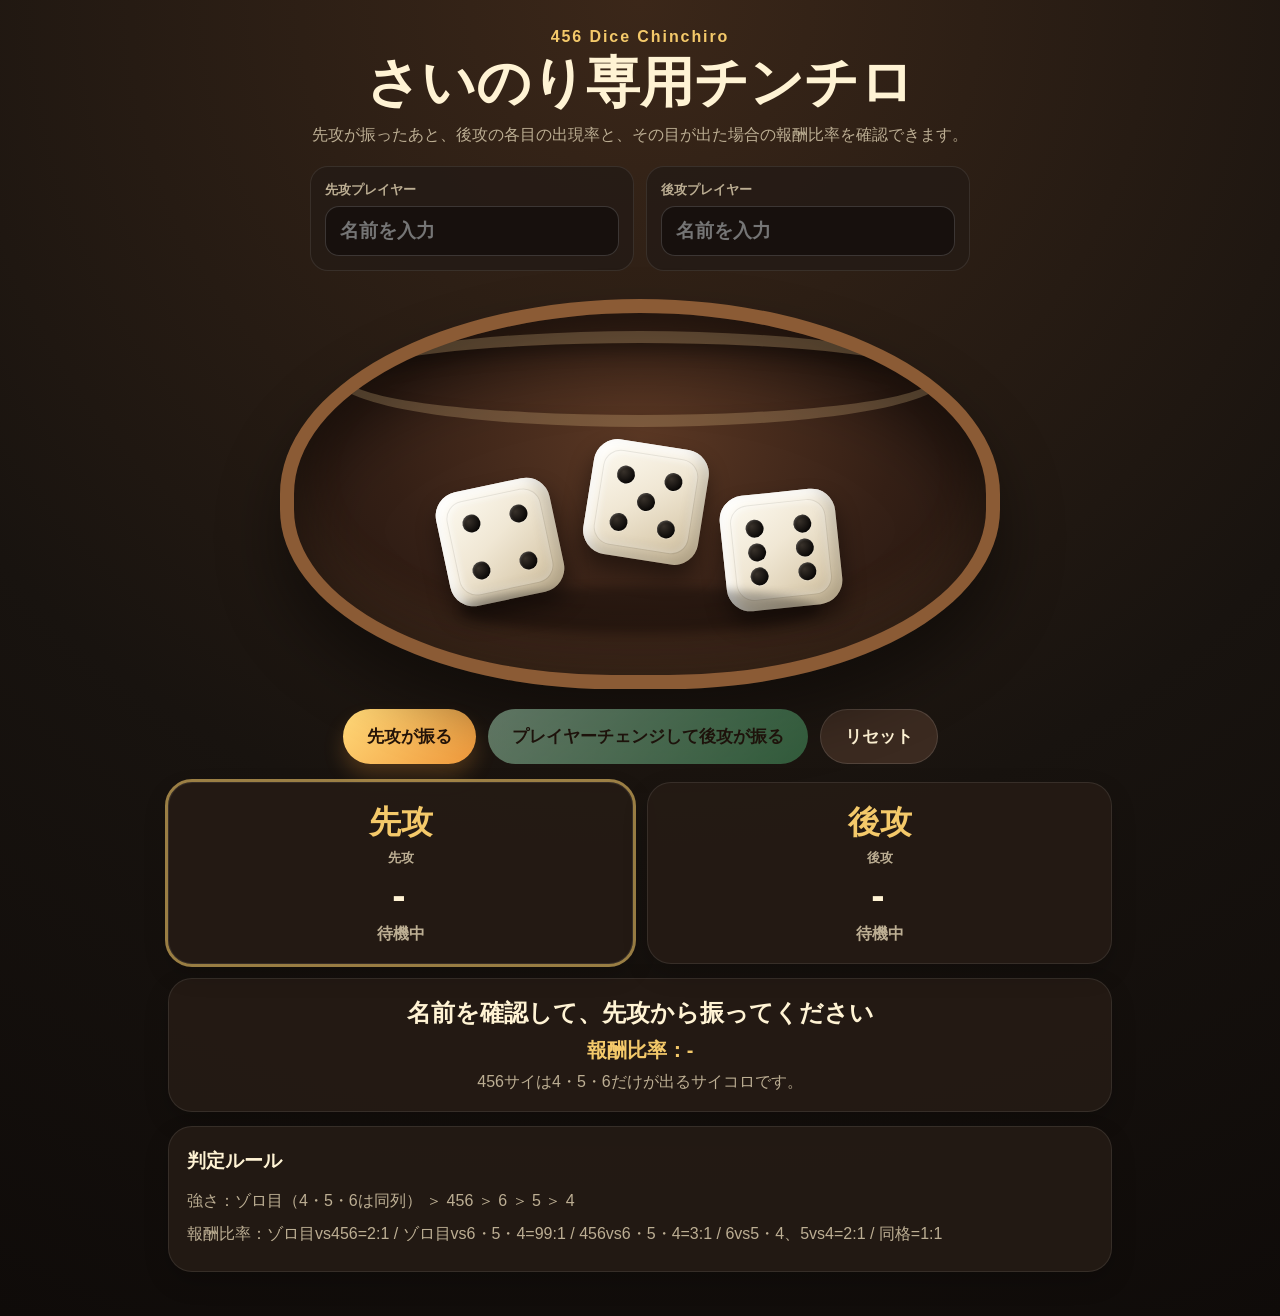
==== index.html @ 90d2dfe7 "Add files via upload" ====
<!doctype html>
<html lang="ja">
<head>
  <meta charset="UTF-8" />
  <meta name="viewport" content="width=device-width, initial-scale=1.0" />
  <title>さいのり専用チンチロ</title>
  <style>
:root {
  --bg: #18130f;
  --panel: #251b15;
  --panel2: #312319;
  --gold: #f4c96a;
  --cream: #fff3d4;
  --muted: #bcae93;
  --red: #d74a35;
  --green: #4db06f;
}

* { box-sizing: border-box; }
body {
  margin: 0;
  min-height: 100vh;
  font-family: -apple-system, BlinkMacSystemFont, "Hiragino Sans", "Yu Gothic", sans-serif;
  background: radial-gradient(circle at top, #3b2719 0%, var(--bg) 58%, #0f0b09 100%);
  color: var(--cream);
}
.app {
  width: min(980px, 100%);
  margin: 0 auto;
  padding: 28px 18px 44px;
}
.hero { text-align: center; }
.eyebrow { color: var(--gold); letter-spacing: .12em; font-weight: 700; margin: 0 0 8px; }
h1 { margin: 0; font-size: clamp(30px, 8vw, 54px); line-height: 1.05; }
.desc { color: var(--muted); margin: 14px auto 0; max-width: 720px; }

.setup {
  margin: 20px auto 0;
  display: grid;
  grid-template-columns: 1fr 1fr;
  gap: 12px;
  max-width: 660px;
}
.setup label {
  display: grid;
  gap: 7px;
  padding: 14px;
  border-radius: 18px;
  background: rgba(37, 27, 21, .86);
  border: 1px solid rgba(255,255,255,.09);
}
.setup span { color: var(--muted); font-weight: 800; font-size: 13px; }
.setup input {
  width: 100%;
  border: 1px solid rgba(255,255,255,.16);
  border-radius: 14px;
  background: #17100d;
  color: var(--cream);
  padding: 13px 14px;
  font-size: 19px;
  font-weight: 800;
  outline: none;
}
.setup input:focus { border-color: var(--gold); box-shadow: 0 0 0 3px rgba(244,201,106,.14); }

.bowl-wrap { margin: 28px auto 20px; display: grid; place-items: center; }
.bowl {
  position: relative;
  width: min(720px, 96vw);
  height: 390px;
  border-radius: 50% 50% 46% 46%;
  background: radial-gradient(ellipse at 50% 35%, #5b3824 0%, #352016 52%, #1e130f 100%);
  border: 14px solid #8b5b35;
  box-shadow: inset 0 30px 70px rgba(0,0,0,.58), inset 0 -26px 54px rgba(255,190,105,.08), 0 36px 62px rgba(0,0,0,.42);
  overflow: hidden;
}
.rim {
  position: absolute;
  top: 18px;
  left: 42px;
  right: 42px;
  height: 96px;
  border-radius: 50%;
  border: 12px solid rgba(255, 220, 154, .22);
  box-shadow: inset 0 8px 16px rgba(0,0,0,.28);
}
.dice-stage { position: absolute; inset: 108px 86px 56px; }
.dice {
  position: absolute;
  width: 116px;
  height: 116px;
  border-radius: 24px;
  background: linear-gradient(145deg, #fffdf5 0%, #f0e7d4 46%, #cdbb98 100%);
  box-shadow: 0 13px 22px rgba(0,0,0,.44), inset -8px -8px 16px rgba(0,0,0,.16), inset 7px 7px 12px rgba(255,255,255,.88);
  transform: rotate(var(--r, 0deg));
  user-select: none;
}
.face {
  position: absolute;
  inset: 10px;
  border-radius: 18px;
  border: 1px solid rgba(0,0,0,.08);
  box-shadow: inset 0 0 10px rgba(255,255,255,.42);
}
.pip {
  position: absolute;
  width: 18px;
  height: 18px;
  border-radius: 50%;
  background: radial-gradient(circle at 35% 35%, #38312a, #080605 76%);
  box-shadow: inset 1px 1px 2px rgba(255,255,255,.18), 0 1px 1px rgba(255,255,255,.24);
  transform: translate(-50%, -50%);
}
.p1 { left: 24%; top: 24%; }
.p2 { left: 50%; top: 24%; }
.p3 { left: 76%; top: 24%; }
.p4 { left: 24%; top: 50%; }
.p5 { left: 50%; top: 50%; }
.p6 { left: 76%; top: 50%; }
.p7 { left: 24%; top: 76%; }
.p8 { left: 50%; top: 76%; }
.p9 { left: 76%; top: 76%; }
.dice.a { left: 12%; top: 32%; --r: -12deg; }
.dice.b { left: 40%; top: 12%; --r: 9deg; }
.dice.c { left: 66%; top: 36%; --r: -6deg; }
.dice.rolling { animation: tumble .18s infinite linear, bounce .55s infinite ease-in-out; }
.dice.throwing { animation: throwIn .75s cubic-bezier(.2,.8,.2,1) both; }
.shadow {
  position: absolute;
  bottom: 42px;
  left: 24%;
  width: 52%;
  height: 46px;
  border-radius: 50%;
  background: rgba(0,0,0,.28);
  filter: blur(4px);
}
@keyframes tumble { from { transform: rotate(0deg) scale(1); } to { transform: rotate(360deg) scale(1.04); } }
@keyframes bounce { 0%, 100% { translate: 0 0; } 50% { translate: 0 -18px; } }
@keyframes throwIn {
  0% { translate: -210px -250px; rotate: -540deg; opacity: 0; scale: .62; }
  60% { opacity: 1; scale: 1.1; }
  100% { translate: 0 0; rotate: 0deg; opacity: 1; scale: 1; }
}

.controls { display: flex; flex-wrap: wrap; gap: 12px; justify-content: center; margin-bottom: 18px; }
button {
  border: 0;
  border-radius: 999px;
  padding: 15px 24px;
  font-size: 17px;
  font-weight: 900;
  cursor: pointer;
}
.start-btn, .next-btn { background: linear-gradient(135deg, #ffd979, #f1993b); color: #251409; box-shadow: 0 12px 20px rgba(241,153,59,.22); }
.next-btn { background: linear-gradient(135deg, #b8efcc, #4db06f); }
.reset-btn { background: #3b2a20; color: var(--cream); border: 1px solid rgba(255,255,255,.12); }
button:disabled { opacity: .45; cursor: not-allowed; box-shadow: none; }

.players { display: grid; grid-template-columns: 1fr 1fr; gap: 14px; }
.card, .result, .rules, .odds {
  background: rgba(37, 27, 21, .9);
  border: 1px solid rgba(255,255,255,.09);
  border-radius: 24px;
  padding: 18px;
  box-shadow: 0 10px 24px rgba(0,0,0,.18);
}
.card { text-align: center; position: relative; }
.card.active { outline: 3px solid rgba(244,201,106,.6); }
.card h2 { margin: 0 0 4px; font-size: 32px; color: var(--gold); overflow-wrap: anywhere; }
.turn { color: var(--muted); font-size: 13px; font-weight: 900; }
.roll { font-size: 40px; font-weight: 900; letter-spacing: .08em; margin-top: 6px; }
.rank { color: var(--muted); margin-top: 6px; font-weight: 800; }
.card.win { outline: 3px solid var(--gold); }
.card.lose { opacity: .72; }
.result { margin-top: 14px; text-align: center; }
.winner { font-size: 24px; font-weight: 900; }
.ratio { margin-top: 8px; font-size: 20px; color: var(--gold); font-weight: 900; }
.note { margin-top: 8px; color: var(--muted); }
.rules { margin-top: 14px; color: var(--muted); line-height: 1.7; }
.rules h3, .odds h3 { color: var(--cream); margin: 0 0 10px; }
.rules p { margin: 6px 0; }

.odds { margin-top: 14px; }
.hidden { display: none; }
.odds-summary { display: grid; grid-template-columns: repeat(3, 1fr); gap: 10px; margin-bottom: 12px; }
.summary-item { border-radius: 18px; background: rgba(244,201,106,.12); border: 1px solid rgba(244,201,106,.22); padding: 13px 10px; text-align: center; }
.summary-label { color: var(--muted); font-size: 13px; font-weight: 900; }
.summary-value { margin-top: 4px; font-size: 24px; color: var(--gold); font-weight: 900; }
.odds-grid { display: grid; grid-template-columns: repeat(5, 1fr); gap: 10px; }
.odds-item {
  border-radius: 18px;
  background: rgba(0,0,0,.18);
  border: 1px solid rgba(255,255,255,.08);
  padding: 13px 10px;
  text-align: center;
}
.odds-name { font-size: 20px; color: var(--gold); font-weight: 900; }
.odds-prob { margin-top: 5px; font-weight: 900; }
.odds-ratio { margin-top: 7px; color: var(--cream); font-size: 14px; line-height: 1.35; }
.odds-note { color: var(--muted); margin: 12px 0 0; line-height: 1.6; }

@media (max-width: 760px) { .odds-grid { grid-template-columns: repeat(2, 1fr); } .odds-summary { grid-template-columns: 1fr 1fr 1fr; } }
@media (max-width: 620px) {
  .setup { grid-template-columns: 1fr; }
  .bowl { height: 300px; }
  .dice-stage { inset: 88px 38px 48px; }
  .dice { width: 78px; height: 78px; border-radius: 16px; }
  .face { inset: 7px; border-radius: 12px; }
  .pip { width: 11px; height: 11px; }
  .players { grid-template-columns: 1fr; }
  .odds-summary { grid-template-columns: 1fr; }
}

  </style>
</head>
<body>
  <main class="app">
    <section class="hero">
      <p class="eyebrow">456 Dice Chinchiro</p>
      <h1>さいのり専用チンチロ</h1>
      <p class="desc">先攻が振ったあと、後攻の各目の出現率と、その目が出た場合の報酬比率を確認できます。</p>
    </section>

    <section class="setup" id="setupBox">
      <label>
        <span>先攻プレイヤー</span>
        <input id="nameA" type="text" value="" placeholder="名前を入力" maxlength="12" autocomplete="off" />
      </label>
      <label>
        <span>後攻プレイヤー</span>
        <input id="nameB" type="text" value="" placeholder="名前を入力" maxlength="12" autocomplete="off" />
      </label>
    </section>

    <section class="bowl-wrap" aria-label="どんぶりとサイコロ">
      <div class="bowl">
        <div class="rim"></div>
        <div class="dice-stage" id="diceStage">
          <div class="dice a" id="die1" data-face="4"></div>
          <div class="dice b" id="die2" data-face="5"></div>
          <div class="dice c" id="die3" data-face="6"></div>
        </div>
        <div class="shadow"></div>
      </div>
    </section>

    <section class="controls">
      <button id="startBtn" class="start-btn">先攻が振る</button>
      <button id="nextBtn" class="next-btn" disabled>プレイヤーチェンジして後攻が振る</button>
      <button id="resetBtn" class="reset-btn">リセット</button>
    </section>

    <section class="players">
      <article class="card active" id="cardA">
        <h2 id="labelA">先攻</h2>
        <div class="turn">先攻</div>
        <div class="roll" id="rollA">-</div>
        <div class="rank" id="rankA">待機中</div>
      </article>
      <article class="card" id="cardB">
        <h2 id="labelB">後攻</h2>
        <div class="turn">後攻</div>
        <div class="roll" id="rollB">-</div>
        <div class="rank" id="rankB">待機中</div>
      </article>
    </section>

    <section class="result" id="resultBox">
      <div class="winner" id="winnerText">名前を確認して、先攻から振ってください</div>
      <div class="ratio" id="ratioText">報酬比率：-</div>
      <div class="note" id="noteText">456サイは4・5・6だけが出るサイコロです。</div>
    </section>

    <section class="odds hidden" id="oddsBox">
      <h3 id="oddsTitle">後攻が振る前の出現率・報酬比率</h3>
      <div class="odds-summary" id="oddsSummary"></div>
      <div class="odds-grid" id="oddsGrid"></div>
      <p class="odds-note" id="oddsNote"></p>
    </section>

    <section class="rules">
      <h3>判定ルール</h3>
      <p>強さ：ゾロ目（4・5・6は同列） ＞ 456 ＞ 6 ＞ 5 ＞ 4</p>
      <p>報酬比率：ゾロ目vs456=2:1 / ゾロ目vs6・5・4=99:1 / 456vs6・5・4=3:1 / 6vs5・4、5vs4=2:1 / 同格=1:1</p>
    </section>
  </main>
  <script>
const DICE_VALUES = [4, 5, 6];
const OUTCOMES = [
  { type: 'triple', label: 'ゾロ目', count: 3 },
  { type: '456', label: '456', count: 6 },
  { type: '6', label: '6の目', count: 6 },
  { type: '5', label: '5の目', count: 6 },
  { type: '4', label: '4の目', count: 6 },
];
const TOTAL_PATTERNS = 27;

const startBtn = document.getElementById('startBtn');
const nextBtn = document.getElementById('nextBtn');
const resetBtn = document.getElementById('resetBtn');
const nameAInput = document.getElementById('nameA');
const nameBInput = document.getElementById('nameB');
const labelA = document.getElementById('labelA');
const labelB = document.getElementById('labelB');
const diceEls = [document.getElementById('die1'), document.getElementById('die2'), document.getElementById('die3')];
const rollA = document.getElementById('rollA');
const rollB = document.getElementById('rollB');
const rankA = document.getElementById('rankA');
const rankB = document.getElementById('rankB');
const winnerText = document.getElementById('winnerText');
const ratioText = document.getElementById('ratioText');
const noteText = document.getElementById('noteText');
const cardA = document.getElementById('cardA');
const cardB = document.getElementById('cardB');
const oddsBox = document.getElementById('oddsBox');
const oddsGrid = document.getElementById('oddsGrid');
const oddsSummary = document.getElementById('oddsSummary');
const oddsTitle = document.getElementById('oddsTitle');
const oddsNote = document.getElementById('oddsNote');

let firstDice = null;
let firstEval = null;
let isRolling = false;

function playerAName() { return (nameAInput.value.trim() || '先攻'); }
function playerBName() { return (nameBInput.value.trim() || '後攻'); }

function syncNames() {
  labelA.textContent = playerAName();
  labelB.textContent = playerBName();
}

function randomDie() {
  return DICE_VALUES[Math.floor(Math.random() * DICE_VALUES.length)];
}

function rollDice() {
  return [randomDie(), randomDie(), randomDie()];
}

function evaluate(diceOrType) {
  if (typeof diceOrType === 'string') {
    const map = {
      triple: { power: 5, type: 'triple', label: 'ゾロ目' },
      '456': { power: 4, type: '456', label: '456' },
      '6': { power: 3, type: '6', label: '6の目' },
      '5': { power: 2, type: '5', label: '5の目' },
      '4': { power: 1, type: '4', label: '4の目' },
    };
    return map[diceOrType];
  }

  const dice = diceOrType;
  const sorted = [...dice].sort((a, b) => a - b);
  const counts = dice.reduce((acc, v) => ({ ...acc, [v]: (acc[v] || 0) + 1 }), {});
  const isTriple = Object.values(counts).some(v => v === 3);
  const is456 = sorted.join('') === '456';

  if (isTriple) return { power: 5, type: 'triple', label: `ゾロ目${dice[0]}` };
  if (is456) return { power: 4, type: '456', label: '456' };

  const pairNumber = Number(Object.keys(counts).find(k => counts[k] === 2));
  const singleNumber = Number(Object.keys(counts).find(k => counts[k] === 1));
  if (pairNumber && singleNumber) {
    return { power: singleNumber - 3, type: String(singleNumber), label: `${singleNumber}の目` };
  }
  return { power: 0, type: 'none', label: '無効' };
}

function getRatio(winnerEval, loserEval) {
  if (winnerEval.power === loserEval.power) return '1:1';
  if (winnerEval.type === 'triple' && loserEval.type === '456') return '2:1';
  if (winnerEval.type === 'triple') return '99:1';
  if (winnerEval.type === '456') return '3:1';
  return '2:1';
}

function ratioForPlayers(aEval, bEval) {
  if (aEval.power === bEval.power) return { text: `${playerAName()} 1 : 1 ${playerBName()}`, winner: 'draw' };
  const aWins = aEval.power > bEval.power;
  const ratio = getRatio(aWins ? aEval : bEval, aWins ? bEval : aEval);
  const [winShare, loseShare] = ratio.split(':');
  return {
    text: `${playerAName()} ${aWins ? winShare : loseShare} : ${aWins ? loseShare : winShare} ${playerBName()}`,
    winner: aWins ? 'A' : 'B',
  };
}

function renderPips(el, value) {
  const positions = {
    4: ['p1', 'p3', 'p7', 'p9'],
    5: ['p1', 'p3', 'p5', 'p7', 'p9'],
    6: ['p1', 'p3', 'p4', 'p6', 'p7', 'p9'],
  };
  el.dataset.face = value;
  el.innerHTML = `<div class="face">${positions[value].map(pos => `<span class="pip ${pos}"></span>`).join('')}</div>`;
}

function setDiceFaces(values) {
  diceEls.forEach((el, i) => renderPips(el, values[i]));
}

function animateRoll(finalDice, label) {
  return new Promise(resolve => {
    isRolling = true;
    noteText.textContent = `${label} がサイコロを投げています…`;
    diceEls.forEach((el, i) => {
      el.classList.remove('throwing');
      void el.offsetWidth;
      el.classList.add('throwing', 'rolling');
      el.style.animationDelay = `${i * 0.08}s`;
    });

    const interval = setInterval(() => setDiceFaces(rollDice()), 90);
    setTimeout(() => {
      clearInterval(interval);
      setDiceFaces(finalDice);
      diceEls.forEach(el => {
        el.classList.remove('rolling');
        el.style.animationDelay = '0s';
      });
      isRolling = false;
      resolve();
    }, 1250);
  });
}

function formatPercent(count) {
  return `${count}/${TOTAL_PATTERNS}（${(count / TOTAL_PATTERNS * 100).toFixed(1)}%）`;
}

function renderOdds() {
  const bName = playerBName();
  oddsTitle.textContent = `${bName} が振る前の出現率・報酬比率`;

  let winCount = 0;
  let drawCount = 0;
  let loseCount = 0;

  const rows = OUTCOMES.map(outcome => {
    const bEval = evaluate(outcome.type);
    const ratio = ratioForPlayers(firstEval, bEval);
    if (bEval.power > firstEval.power) winCount += outcome.count;
    else if (bEval.power === firstEval.power) drawCount += outcome.count;
    else loseCount += outcome.count;

    const prob = formatPercent(outcome.count);
    const resultLabel = ratio.winner === 'draw' ? '引き分け' : `${ratio.winner === 'A' ? playerAName() : playerBName()}勝ち`;
    return `
      <div class="odds-item">
        <div class="odds-name">${outcome.label}</div>
        <div class="odds-prob">${prob}</div>
        <div class="odds-ratio">${resultLabel}<br>${ratio.text}</div>
      </div>
    `;
  }).join('');

  oddsSummary.innerHTML = `
    <div class="summary-item">
      <div class="summary-label">${bName}の勝つ確率</div>
      <div class="summary-value">${formatPercent(winCount)}</div>
    </div>
    <div class="summary-item">
      <div class="summary-label">引き分け率</div>
      <div class="summary-value">${formatPercent(drawCount)}</div>
    </div>
    <div class="summary-item">
      <div class="summary-label">${bName}の負け確率</div>
      <div class="summary-value">${formatPercent(loseCount)}</div>
    </div>
  `;
  oddsGrid.innerHTML = rows;
  oddsNote.textContent = `先攻の目は「${firstEval.label}」。勝敗確率は後攻目線、下の比率は後攻がその目を出した場合の最終的な報酬比率です。`;
  oddsBox.classList.remove('hidden');
}

async function rollFirst() {
  if (isRolling) return;
  syncNames();
  firstDice = null;
  firstEval = null;
  startBtn.disabled = true;
  nextBtn.disabled = true;
  nameAInput.disabled = true;
  nameBInput.disabled = true;
  oddsBox.classList.add('hidden');
  cardA.classList.add('active');
  cardB.classList.remove('active', 'win', 'lose');
  cardA.classList.remove('win', 'lose');
  winnerText.textContent = '先攻の勝負中…';
  ratioText.textContent = '報酬比率：-';
  rollA.textContent = '-';
  rollB.textContent = '-';
  rankA.textContent = '待機中';
  rankB.textContent = '待機中';

  firstDice = rollDice();
  await animateRoll(firstDice, playerAName());
  firstEval = evaluate(firstDice);
  rollA.textContent = firstDice.join('・');
  rankA.textContent = firstEval.label;
  winnerText.textContent = `${playerAName()} の目が確定`;
  ratioText.textContent = `先攻：${firstEval.label}`;
  noteText.textContent = `プレイヤーチェンジ後、${playerBName()} が振ります。`;
  cardA.classList.remove('active');
  cardB.classList.add('active');
  renderOdds();
  nextBtn.disabled = false;
}

async function rollSecond() {
  if (isRolling || !firstDice) return;
  nextBtn.disabled = true;
  const secondDice = rollDice();
  await animateRoll(secondDice, playerBName());
  renderResult(firstDice, secondDice);
  startBtn.textContent = 'もう一度、先攻から振る';
  startBtn.disabled = false;
}

function renderResult(aDice, bDice) {
  const aEval = evaluate(aDice);
  const bEval = evaluate(bDice);
  rollA.textContent = aDice.join('・');
  rollB.textContent = bDice.join('・');
  rankA.textContent = aEval.label;
  rankB.textContent = bEval.label;

  cardA.classList.remove('active', 'win', 'lose');
  cardB.classList.remove('active', 'win', 'lose');

  const ratio = ratioForPlayers(aEval, bEval);
  if (ratio.winner === 'draw') {
    winnerText.textContent = '引き分け';
    ratioText.textContent = `報酬比率：${ratio.text}`;
    noteText.textContent = '同じ強さの目なので1:1です。';
    return;
  }

  const aWins = ratio.winner === 'A';
  winnerText.textContent = `${aWins ? playerAName() : playerBName()} の勝ち`;
  ratioText.textContent = `報酬比率：${ratio.text}`;
  noteText.textContent = `${aWins ? aEval.label : bEval.label} が ${aWins ? bEval.label : aEval.label} に勝利。`;
  (aWins ? cardA : cardB).classList.add('win');
  (aWins ? cardB : cardA).classList.add('lose');
}

function reset() {
  firstDice = null;
  firstEval = null;
  isRolling = false;
  syncNames();
  setDiceFaces([4, 5, 6]);
  rollA.textContent = '-';
  rollB.textContent = '-';
  rankA.textContent = '待機中';
  rankB.textContent = '待機中';
  winnerText.textContent = '名前を確認して、先攻から振ってください';
  ratioText.textContent = '報酬比率：-';
  noteText.textContent = '456サイは4・5・6だけが出るサイコロです。';
  cardA.classList.add('active');
  cardB.classList.remove('active', 'win', 'lose');
  cardA.classList.remove('win', 'lose');
  oddsBox.classList.add('hidden');
  startBtn.textContent = '先攻が振る';
  startBtn.disabled = false;
  nextBtn.disabled = true;
  nameAInput.disabled = false;
  nameBInput.disabled = false;
}

nameAInput.addEventListener('input', syncNames);
nameBInput.addEventListener('input', syncNames);
startBtn.addEventListener('click', rollFirst);
nextBtn.addEventListener('click', rollSecond);
resetBtn.addEventListener('click', reset);
setDiceFaces([4, 5, 6]);
syncNames();

  </script>
</body>
</html>
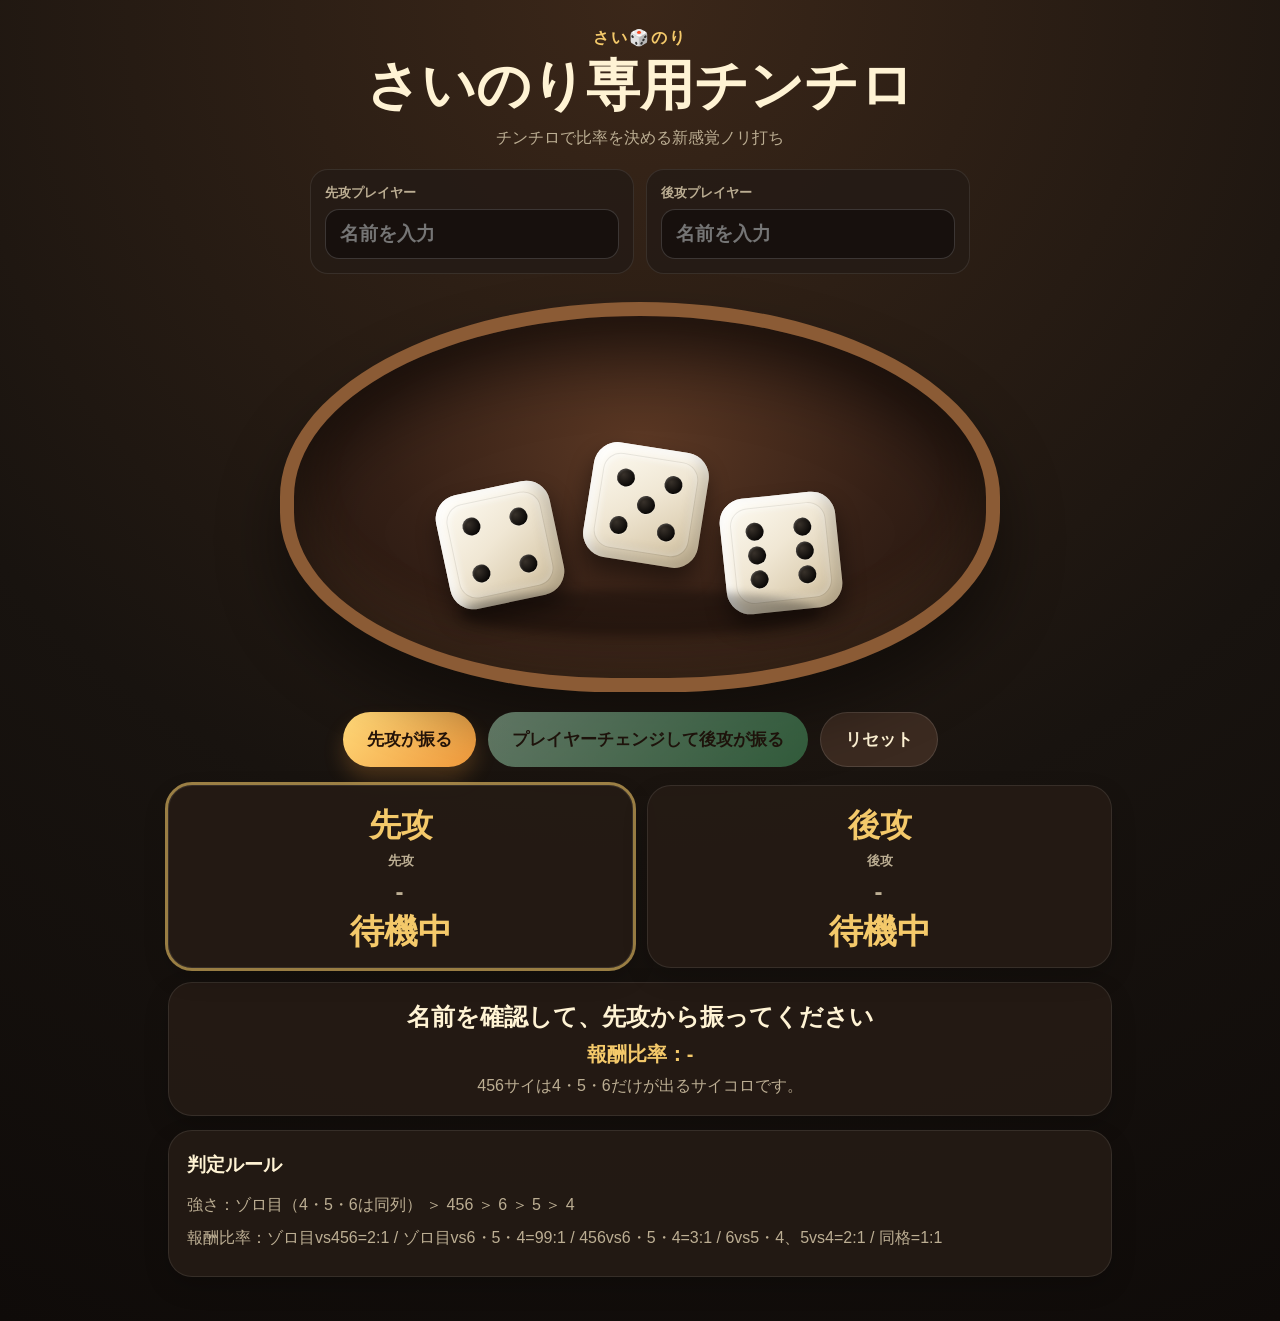
==== commit 9207d3c4: "Add files via upload" ====
--- a/index.html
+++ b/index.html
@@ -75,6 +75,7 @@
   overflow: hidden;
 }
 .rim {
+  display: none;
   position: absolute;
   top: 18px;
   left: 42px;
@@ -169,11 +170,13 @@
 .card.active { outline: 3px solid rgba(244,201,106,.6); }
 .card h2 { margin: 0 0 4px; font-size: 32px; color: var(--gold); overflow-wrap: anywhere; }
 .turn { color: var(--muted); font-size: 13px; font-weight: 900; }
-.roll { font-size: 40px; font-weight: 900; letter-spacing: .08em; margin-top: 6px; }
-.rank { color: var(--muted); margin-top: 6px; font-weight: 800; }
+.roll { font-size: 24px; font-weight: 900; letter-spacing: .08em; margin-top: 8px; color: var(--muted); }
+.rank { color: var(--gold); margin-top: 8px; font-size: 34px; line-height: 1.05; font-weight: 950; }
 .card.win { outline: 3px solid var(--gold); }
 .card.lose { opacity: .72; }
-.result { margin-top: 14px; text-align: center; }
+.result { margin-top: 14px; text-align: center; transition: transform .2s ease, box-shadow .2s ease; }
+.result.final { border-color: rgba(244,201,106,.55); box-shadow: 0 0 0 3px rgba(244,201,106,.12), 0 16px 34px rgba(0,0,0,.28); transform: translateY(-1px); }
+.result.final .winner { font-size: clamp(30px, 6vw, 46px); color: var(--gold); text-shadow: 0 2px 16px rgba(244,201,106,.2); }
 .winner { font-size: 24px; font-weight: 900; }
 .ratio { margin-top: 8px; font-size: 20px; color: var(--gold); font-weight: 900; }
 .note { margin-top: 8px; color: var(--muted); }
@@ -181,7 +184,8 @@
 .rules h3, .odds h3 { color: var(--cream); margin: 0 0 10px; }
 .rules p { margin: 6px 0; }
 
-.odds { margin-top: 14px; }
+.odds { margin-top: 14px; transition: opacity .2s ease, filter .2s ease; }
+.odds.muted-after-result { opacity: .45; filter: saturate(.65); }
 .hidden { display: none; }
 .odds-summary { display: grid; grid-template-columns: repeat(3, 1fr); gap: 10px; margin-bottom: 12px; }
 .summary-item { border-radius: 18px; background: rgba(244,201,106,.12); border: 1px solid rgba(244,201,106,.22); padding: 13px 10px; text-align: center; }
@@ -217,9 +221,9 @@
 <body>
   <main class="app">
     <section class="hero">
-      <p class="eyebrow">456 Dice Chinchiro</p>
+      <p class="eyebrow">さい🎲のり</p>
       <h1>さいのり専用チンチロ</h1>
-      <p class="desc">先攻が振ったあと、後攻の各目の出現率と、その目が出た場合の報酬比率を確認できます。</p>
+      <p class="desc">チンチロで比率を決める新感覚ノリ打ち</p>
     </section>
 
     <section class="setup" id="setupBox">
@@ -308,6 +312,7 @@
 const rollB = document.getElementById('rollB');
 const rankA = document.getElementById('rankA');
 const rankB = document.getElementById('rankB');
+const resultBox = document.getElementById('resultBox');
 const winnerText = document.getElementById('winnerText');
 const ratioText = document.getElementById('ratioText');
 const noteText = document.getElementById('noteText');
@@ -485,6 +490,8 @@
   nameAInput.disabled = true;
   nameBInput.disabled = true;
   oddsBox.classList.add('hidden');
+  oddsBox.classList.remove('muted-after-result');
+  resultBox.classList.remove('final');
   cardA.classList.add('active');
   cardB.classList.remove('active', 'win', 'lose');
   cardA.classList.remove('win', 'lose');
@@ -526,6 +533,8 @@
   rollB.textContent = bDice.join('・');
   rankA.textContent = aEval.label;
   rankB.textContent = bEval.label;
+  resultBox.classList.add('final');
+  oddsBox.classList.add('muted-after-result');
 
   cardA.classList.remove('active', 'win', 'lose');
   cardB.classList.remove('active', 'win', 'lose');
@@ -563,6 +572,8 @@
   cardB.classList.remove('active', 'win', 'lose');
   cardA.classList.remove('win', 'lose');
   oddsBox.classList.add('hidden');
+  oddsBox.classList.remove('muted-after-result');
+  resultBox.classList.remove('final');
   startBtn.textContent = '先攻が振る';
   startBtn.disabled = false;
   nextBtn.disabled = true;
